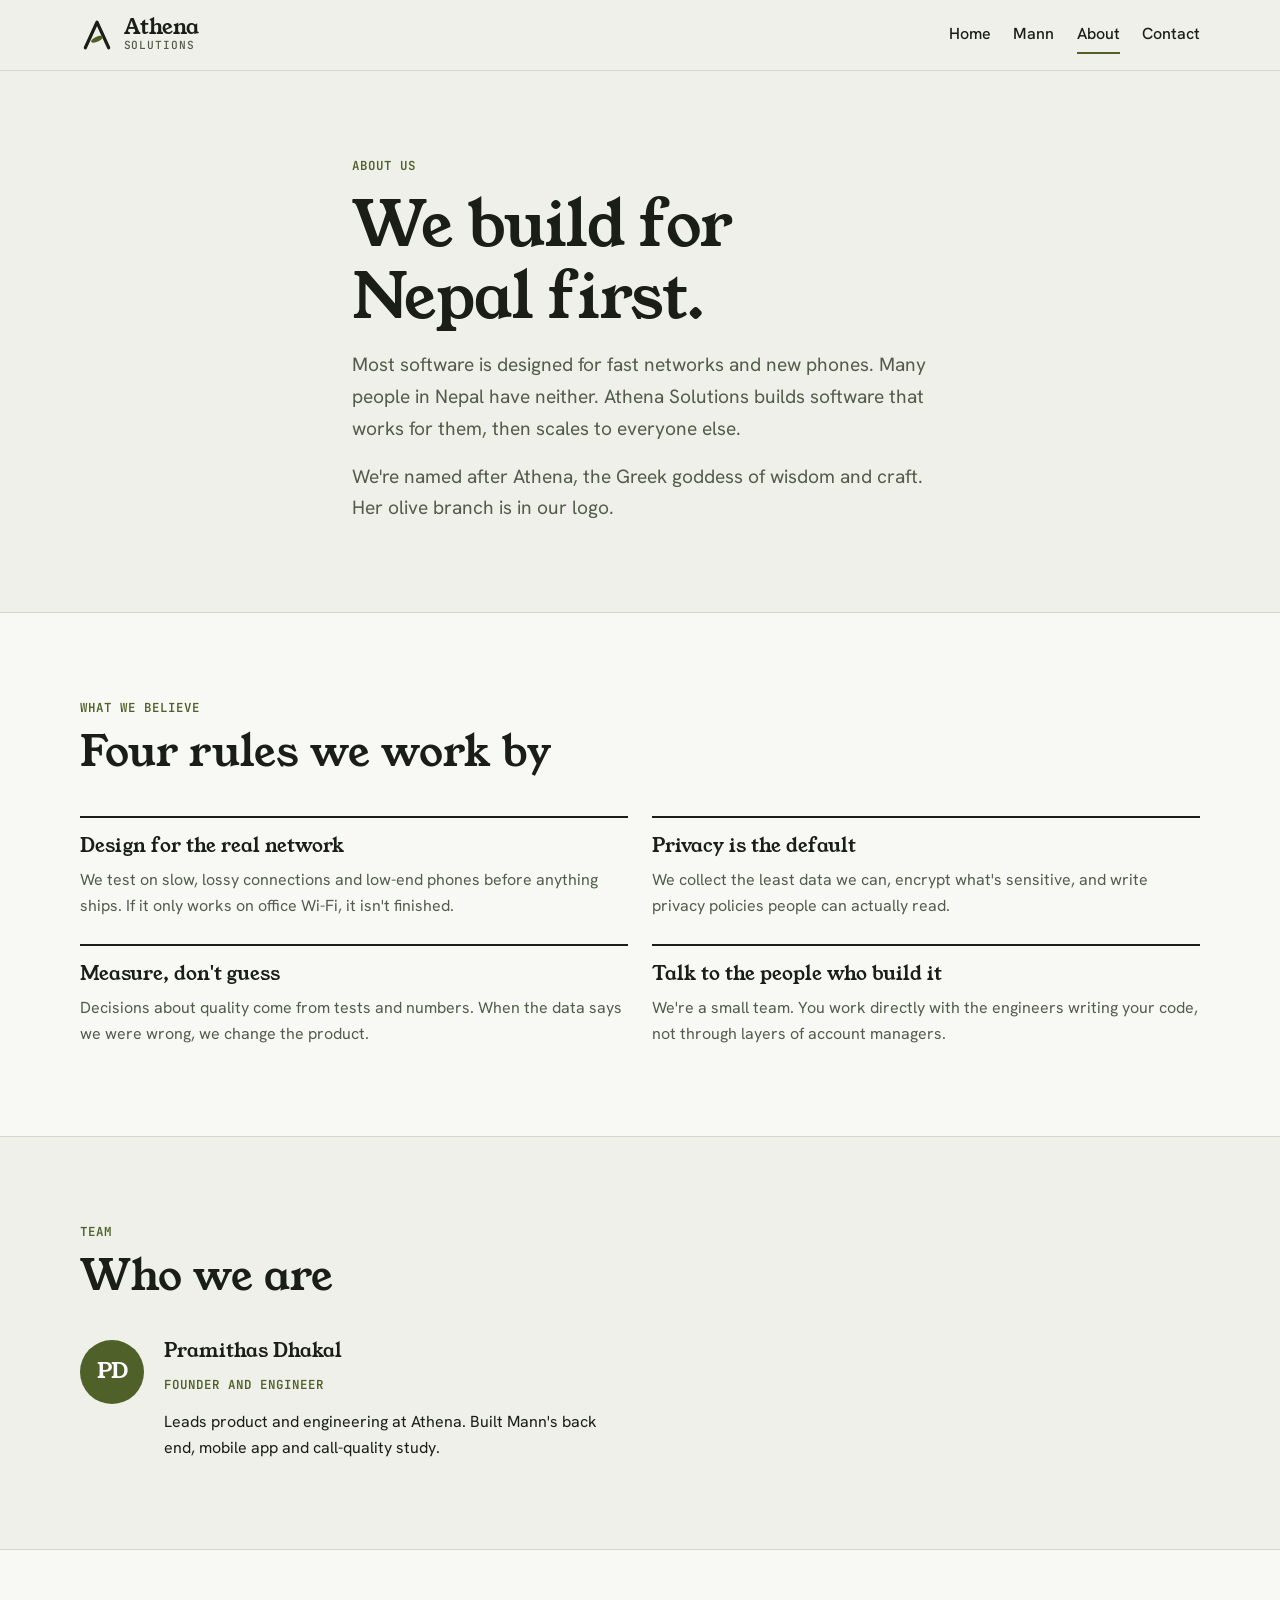
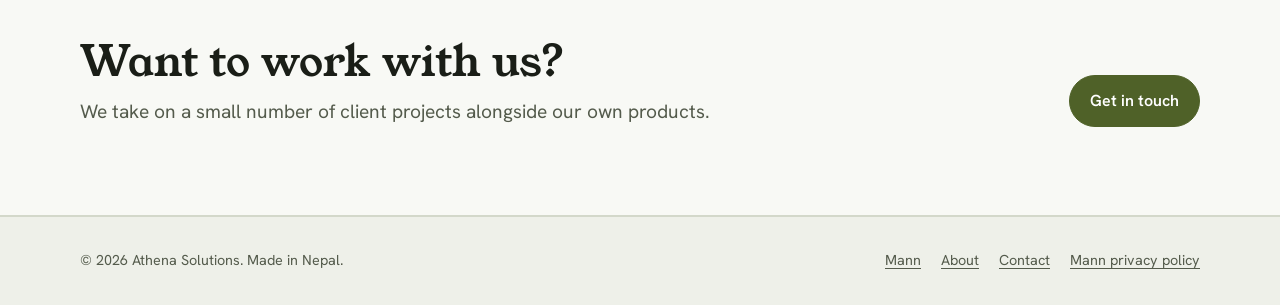
==== about.html @ e7d44feb "Athena Solutions website: home, Mann, about, contact, Mann privacy policy (draft) Co-Authored-By: Cl" ====
<!doctype html>
<html lang="en">
<head>
<meta charset="utf-8">
<meta name="viewport" content="width=device-width, initial-scale=1, viewport-fit=cover">
<title>About · Athena Solutions</title>
<meta name="description" content="Athena Solutions is a small software studio in Nepal. We build for local conditions first.">
<link rel="icon" href="favicon.svg" type="image/svg+xml">
<link rel="preconnect" href="https://fonts.googleapis.com">
<link rel="preconnect" href="https://fonts.gstatic.com" crossorigin>
<link rel="stylesheet" href="https://fonts.googleapis.com/css2?family=Hanken+Grotesk:wght@400;500;600&family=JetBrains+Mono:wght@400;500;600&family=Young+Serif&display=swap">
<link rel="stylesheet" href="styles.css">
</head>
<body>
<header class="site-header">
  <div class="wrap">
    <a class="brand" href="index.html">
      <svg viewBox="0 0 32 32" aria-hidden="true"><path d="M5 28 16 4l11 24" fill="none" stroke="currentColor" stroke-width="3" stroke-linejoin="round" stroke-linecap="round"/><ellipse class="leaf" cx="16" cy="20" rx="6" ry="2.4" transform="rotate(-24 16 20)"/></svg>
      <span>Athena<small>Solutions</small></span>
    </a>
    <nav class="nav" aria-label="Main">
      <a href="index.html">Home</a>
      <a href="mann.html">Mann</a>
      <a href="about.html" aria-current="page">About</a>
      <a href="contact.html">Contact</a>
    </nav>
  </div>
</header>

<main>
  <section class="band">
    <div class="wrap stack measure">
      <p class="eyebrow">About us</p>
      <h1>We build for Nepal first.</h1>
      <p class="lede">Most software is designed for fast networks and new phones. Many people in Nepal have neither. Athena Solutions builds software that works for them, then scales to everyone else.</p>
      <p class="lede">We're named after Athena, the Greek goddess of wisdom and craft. Her olive branch is in our logo.</p>
    </div>
  </section>

  <section class="band band--surface">
    <div class="wrap">
      <div class="section-head">
        <p class="eyebrow">What we believe</p>
        <h2>Four rules we work by</h2>
      </div>
      <div class="grid grid--2">
        <article class="item">
          <h3>Design for the real network</h3>
          <p>We test on slow, lossy connections and low-end phones before anything ships. If it only works on office Wi-Fi, it isn't finished.</p>
        </article>
        <article class="item">
          <h3>Privacy is the default</h3>
          <p>We collect the least data we can, encrypt what's sensitive, and write privacy policies people can actually read.</p>
        </article>
        <article class="item">
          <h3>Measure, don't guess</h3>
          <p>Decisions about quality come from tests and numbers. When the data says we were wrong, we change the product.</p>
        </article>
        <article class="item">
          <h3>Talk to the people who build it</h3>
          <p>We're a small team. You work directly with the engineers writing your code, not through layers of account managers.</p>
        </article>
      </div>
    </div>
  </section>

  <section class="band">
    <div class="wrap">
      <div class="section-head">
        <p class="eyebrow">Team</p>
        <h2>Who we are</h2>
      </div>
      <div class="grid grid--2">
        <article class="person">
          <div class="avatar" aria-hidden="true">PD</div>
          <div class="stack">
            <h3>Pramithas Dhakal</h3>
            <p class="eyebrow">Founder and engineer</p>
            <p>Leads product and engineering at Athena. Built Mann's back end, mobile app and call-quality study.</p>
          </div>
        </article>
      </div>
    </div>
  </section>

  <section class="band band--surface">
    <div class="wrap cta">
      <div>
        <h2>Want to work with us?</h2>
        <p class="lede">We take on a small number of client projects alongside our own products.</p>
      </div>
      <a class="btn btn--solid" href="contact.html">Get in touch</a>
    </div>
  </section>
</main>

<footer class="site-footer">
  <div class="wrap">
    <p>© 2026 Athena Solutions. Made in Nepal.</p>
    <nav aria-label="Footer">
      <a href="mann.html">Mann</a>
      <a href="about.html">About</a>
      <a href="contact.html">Contact</a>
      <a href="privacy.html">Mann privacy policy</a>
    </nav>
  </div>
</footer>
</body>
</html>
---- styles.css ----
/* Layout: one 72rem column. Asymmetric hero (thesis left, test-report card right), then bands that
   alternate between paper and surface. Olive is Athena's colour; Mann keeps its own teal. */
:root {
  --paper: #eef0e9;
  --surface: #f8f9f5;
  --ink: #1a1e17;
  --muted: #545b4c;
  --line: #d3d8ca;
  --olive: #4f6128;
  --on-olive: #ffffff;
  --amber: #a86c14;
  --mann: #3f6f66;
  --todo-bg: #fbe8b8;

  --display: "Young Serif", Georgia, "Times New Roman", serif;
  --body: "Hanken Grotesk", system-ui, -apple-system, "Segoe UI", sans-serif;
  --mono: "JetBrains Mono", ui-monospace, Menlo, Consolas, monospace;

  --step-0: 1rem;
  --step-1: 1.2rem;
  --step-2: 1.6rem;
  --step-3: clamp(2rem, 4vw, 2.6rem);
  --step-4: clamp(2.4rem, 6vw, 3.9rem);
  --radius: 10px;
}
@media (prefers-color-scheme: dark) {
  :root:not([data-theme="light"]) {
    --paper: #11140f; --surface: #191d16; --ink: #e5e8dd; --muted: #a3ab96; --line: #2e3428;
    --olive: #a9be6e; --on-olive: #11140f; --amber: #e0a64a; --mann: #7fb5a9; --todo-bg: #5a4512;
    color-scheme: dark;
  }
}
:root[data-theme="dark"] {
  --paper: #11140f; --surface: #191d16; --ink: #e5e8dd; --muted: #a3ab96; --line: #2e3428;
  --olive: #a9be6e; --on-olive: #11140f; --amber: #e0a64a; --mann: #7fb5a9; --todo-bg: #5a4512;
  color-scheme: dark;
}

*, *::before, *::after { box-sizing: border-box; }
html { -webkit-text-size-adjust: 100%; }
body {
  margin: 0;
  background: var(--paper);
  color: var(--ink);
  font: 400 var(--step-0)/1.65 var(--body);
}
img { max-width: 100%; display: block; }
a { color: var(--olive); text-underline-offset: 3px; }
a:hover { text-decoration-thickness: 2px; }
:focus-visible { outline: 3px solid var(--amber); outline-offset: 3px; border-radius: 4px; }
h1, h2, h3 { font-family: var(--display); font-weight: 400; line-height: 1.15; text-wrap: balance; margin: 0; }
h1 { font-size: var(--step-4); letter-spacing: -0.01em; }
h2 { font-size: var(--step-3); }
h3 { font-size: var(--step-1); }
p { margin: 0; }

.wrap {
  max-width: 72rem;
  margin-inline: auto;
  padding-left: max(16px, env(safe-area-inset-left, 0px));
  padding-right: max(16px, env(safe-area-inset-right, 0px));
}
.band { padding-block: clamp(3rem, 8vw, 5.5rem); }
.band--surface { background: var(--surface); border-block: 1px solid var(--line); }
.stack { display: grid; gap: 1rem; }
.measure { max-width: 38rem; }
.lede { font-size: var(--step-1); color: var(--muted); }
.eyebrow {
  font: 600 0.78rem/1.2 var(--mono);
  letter-spacing: 0.08em;
  text-transform: uppercase;
  color: var(--olive);
}
.section-head { display: grid; gap: 0.75rem; margin-bottom: 2.5rem; max-width: 40rem; }

/* Header */
.site-header { border-bottom: 1px solid var(--line); }
.site-header .wrap {
  display: flex; flex-wrap: wrap; align-items: center; justify-content: space-between;
  gap: 0.75rem 2rem; padding-block: 1rem;
}
.brand { display: inline-flex; align-items: center; gap: 0.6rem; color: var(--ink); text-decoration: none; }
.brand svg { width: 34px; height: 34px; flex: none; }
.brand span { font: 400 1.3rem/1 var(--display); }
.brand small { display: block; font: 500 0.7rem/1.4 var(--mono); letter-spacing: 0.08em; text-transform: uppercase; color: var(--muted); }
.nav { display: flex; flex-wrap: wrap; gap: 0.25rem 1.4rem; }
.nav a { color: var(--ink); text-decoration: none; font-weight: 500; padding-block: 0.3rem; border-bottom: 2px solid transparent; }
.nav a:hover { border-color: var(--line); }
.nav a[aria-current="page"] { border-color: var(--olive); }
.leaf { fill: var(--olive); }

/* Buttons */
.actions { display: flex; flex-wrap: wrap; gap: 0.75rem; }
.btn {
  display: inline-flex; align-items: center; gap: 0.5rem;
  padding: 0.75rem 1.25rem; border-radius: 999px;
  font-weight: 600; text-decoration: none; border: 1.5px solid var(--olive);
}
.btn--solid { background: var(--olive); color: var(--on-olive); }
.btn--ghost { color: var(--olive); }
.btn:hover { text-decoration: none; filter: brightness(1.08); }

/* Hero */
.hero { display: grid; grid-template-columns: minmax(0, 1.35fr) minmax(0, 1fr); gap: 3rem; align-items: center; }
.hero > div { display: grid; gap: 1.4rem; min-width: 0; }
@media (max-width: 52rem) { .hero { grid-template-columns: minmax(0, 1fr); } }

/* Test-report card: Mann's call-quality study, shown the way the harness reports it */
.report {
  background: var(--surface); border: 1px solid var(--line); border-radius: var(--radius);
  font: 400 0.86rem/1.5 var(--mono); overflow: hidden; min-width: 0;
}
.report header {
  display: flex; justify-content: space-between; gap: 1rem; flex-wrap: wrap;
  padding: 0.7rem 1rem; border-bottom: 1px solid var(--line); color: var(--muted);
  font-size: 0.74rem; letter-spacing: 0.06em; text-transform: uppercase;
}
.report dl { margin: 0; padding: 0.6rem 1rem 0.2rem; display: grid; grid-template-columns: auto minmax(0, 1fr); gap: 0.4rem 1.25rem; }
.report dt { color: var(--muted); }
.report dd { margin: 0; font-variant-numeric: tabular-nums; }
.report footer { padding: 0.7rem 1rem; border-top: 1px solid var(--line); color: var(--muted); font-size: 0.76rem; }

/* Grids */
.grid { display: grid; gap: 1.5rem; grid-template-columns: repeat(3, minmax(0, 1fr)); }
.grid--2 { grid-template-columns: repeat(2, minmax(0, 1fr)); }
@media (max-width: 60rem) { .grid { grid-template-columns: repeat(2, minmax(0, 1fr)); } }
@media (max-width: 38rem) { .grid, .grid--2 { grid-template-columns: minmax(0, 1fr); } }
.item { display: grid; gap: 0.6rem; align-content: start; padding-top: 1.1rem; border-top: 2px solid var(--ink); min-width: 0; }
.item p { color: var(--muted); }
.tags { font: 400 0.76rem/1.5 var(--mono); color: var(--olive); }

/* Work feature */
.feature {
  display: grid; grid-template-columns: auto minmax(0, 1fr) auto; gap: 2rem; align-items: center;
  background: var(--surface); border: 1px solid var(--line); border-radius: var(--radius); padding: 2rem;
}
.feature img { width: 96px; height: 96px; border-radius: 22px; }
.feature > div { display: grid; gap: 0.6rem; min-width: 0; }
.feature .ne { font-family: var(--body); font-size: 0.6em; color: var(--mann); margin-left: 0.4rem; }
@media (max-width: 46rem) { .feature { grid-template-columns: minmax(0, 1fr); padding: 1.5rem; } }

/* Steps: a real sequence, so numbered */
.steps { list-style: none; margin: 0; padding: 0; display: grid; gap: 1.5rem; grid-template-columns: repeat(4, minmax(0, 1fr)); counter-reset: step; }
.steps li { counter-increment: step; display: grid; gap: 0.5rem; align-content: start; min-width: 0; }
.steps li::before { content: counter(step); font: 400 2.2rem/1 var(--display); color: var(--olive); }
.steps p { color: var(--muted); }
@media (max-width: 60rem) { .steps { grid-template-columns: repeat(2, minmax(0, 1fr)); } }
@media (max-width: 38rem) { .steps { grid-template-columns: minmax(0, 1fr); } }

/* Call to action */
.cta { display: flex; flex-wrap: wrap; justify-content: space-between; align-items: end; gap: 1.5rem; }
.cta > div { display: grid; gap: 0.6rem; min-width: 0; }
.email { font: 500 var(--step-1)/1.3 var(--mono); word-break: break-all; }

/* Mann page */
.mann { --olive: var(--mann); }
.app-head { display: flex; flex-wrap: wrap; align-items: center; gap: 1.25rem; }
.app-head img { width: 84px; height: 84px; border-radius: 20px; }
.badges { display: flex; flex-wrap: wrap; gap: 0.6rem; }
.badge {
  display: inline-flex; gap: 0.5rem; align-items: center; padding: 0.45rem 0.9rem;
  border: 1px solid var(--line); border-radius: 8px; font-size: 0.88rem; color: var(--muted); background: var(--surface);
}
.badge b { color: var(--ink); font-weight: 600; }
.notice {
  border: 1.5px solid var(--amber); border-radius: var(--radius); padding: 1.25rem 1.4rem;
  display: grid; gap: 0.6rem; background: var(--surface);
}
.notice h2, .notice h3 { font-size: var(--step-1); }
.lines { list-style: none; margin: 0; padding: 0; display: grid; gap: 0.3rem 2rem; grid-template-columns: repeat(auto-fit, minmax(14rem, 1fr)); }
.lines b { font: 600 1.05rem var(--mono); margin-right: 0.5rem; }

/* About */
.person { display: grid; grid-template-columns: auto minmax(0, 1fr); gap: 1.25rem; align-items: start; }
.avatar {
  width: 64px; height: 64px; border-radius: 50%; display: grid; place-items: center;
  background: var(--olive); color: var(--on-olive); font: 400 1.4rem/1 var(--display);
}

/* Long-form (privacy) */
.prose { max-width: 42rem; display: grid; gap: 1rem; }
.prose h2 { font-size: var(--step-2); margin-top: 1.5rem; }
.prose ul { margin: 0; padding-left: 1.2rem; display: grid; gap: 0.4rem; }
.prose li::marker { color: var(--olive); }
.table-wrap { overflow-x: auto; border: 1px solid var(--line); border-radius: var(--radius); }
table { border-collapse: collapse; width: 100%; min-width: 34rem; font-size: 0.92rem; }
th, td { text-align: left; vertical-align: top; padding: 0.65rem 0.9rem; border-bottom: 1px solid var(--line); }
th { font: 600 0.74rem/1.4 var(--mono); letter-spacing: 0.06em; text-transform: uppercase; color: var(--muted); background: var(--surface); }
tr:last-child td { border-bottom: 0; }
mark.todo { background: var(--todo-bg); color: var(--ink); padding: 0 0.25em; border-radius: 3px; }
.draft { border: 1.5px dashed var(--amber); border-radius: var(--radius); padding: 1rem 1.2rem; background: var(--surface); }

/* Footer */
.site-footer { border-top: 1px solid var(--line); padding-block: 2rem; color: var(--muted); font-size: 0.9rem; }
.site-footer .wrap { display: flex; flex-wrap: wrap; justify-content: space-between; gap: 1rem; }
.site-footer nav { display: flex; flex-wrap: wrap; gap: 0.4rem 1.25rem; }
.site-footer a { color: var(--muted); }
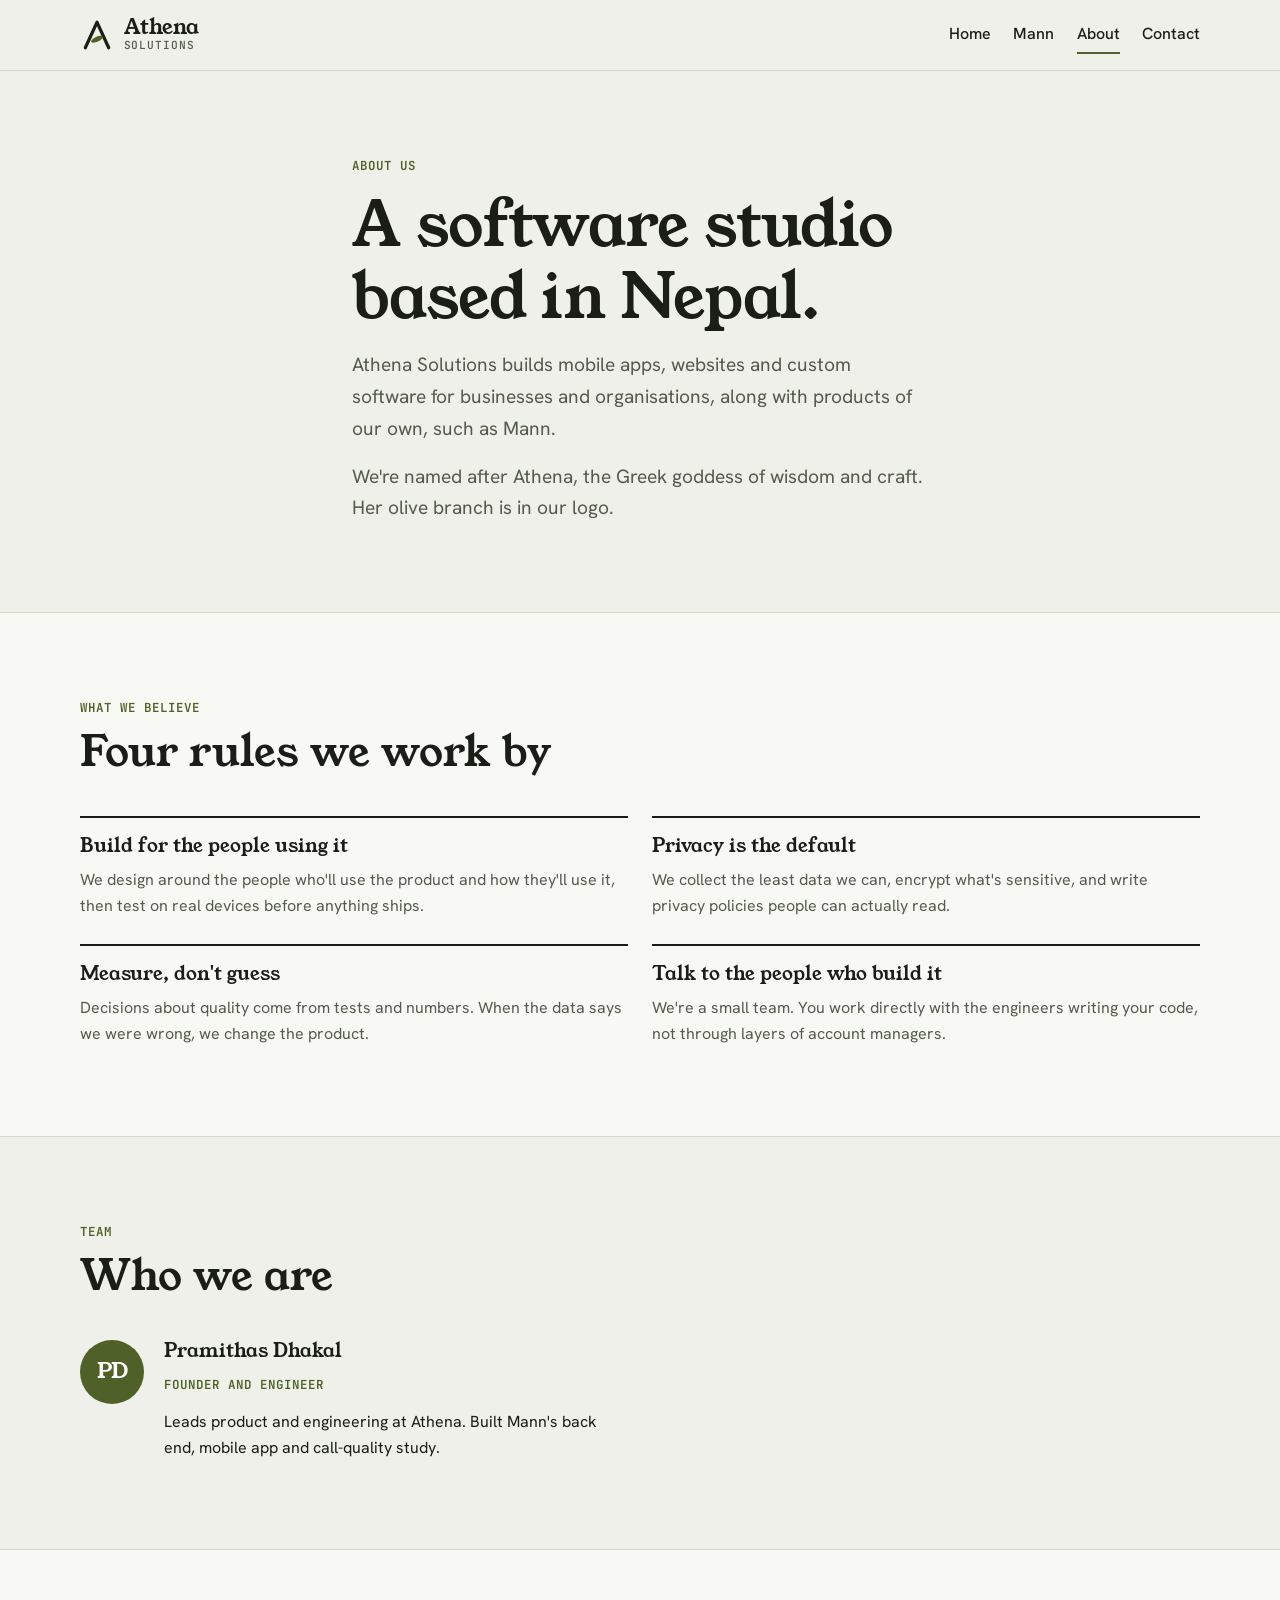
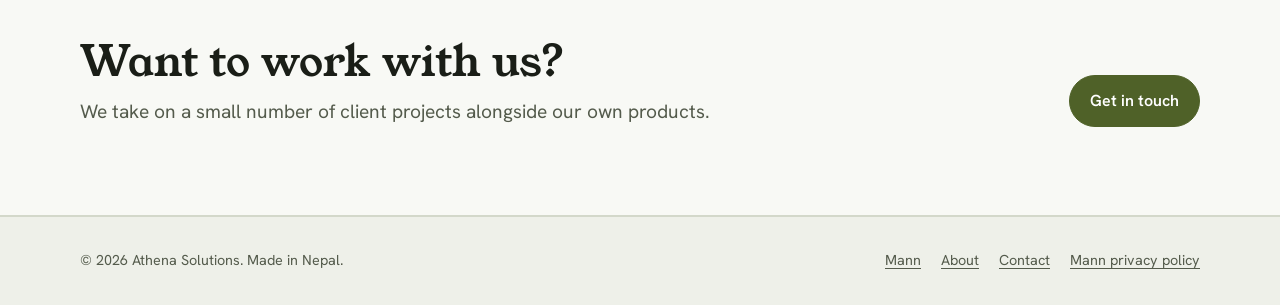
==== commit 64ab5518: "Position Athena as a general software company in Nepal Co-Authored-By: Claude Opus 5.5 <noreply@anth" ====
--- a/about.html
+++ b/about.html
@@ -4,7 +4,7 @@
 <meta charset="utf-8">
 <meta name="viewport" content="width=device-width, initial-scale=1, viewport-fit=cover">
 <title>About · Athena Solutions</title>
-<meta name="description" content="Athena Solutions is a small software studio in Nepal. We build for local conditions first.">
+<meta name="description" content="Athena Solutions is a small software studio in Nepal that builds apps and software.">
 <link rel="icon" href="favicon.svg" type="image/svg+xml">
 <link rel="preconnect" href="https://fonts.googleapis.com">
 <link rel="preconnect" href="https://fonts.gstatic.com" crossorigin>
@@ -31,8 +31,8 @@
   <section class="band">
     <div class="wrap stack measure">
       <p class="eyebrow">About us</p>
-      <h1>We build for Nepal first.</h1>
-      <p class="lede">Most software is designed for fast networks and new phones. Many people in Nepal have neither. Athena Solutions builds software that works for them, then scales to everyone else.</p>
+      <h1>A software studio based in Nepal.</h1>
+      <p class="lede">Athena Solutions builds mobile apps, websites and custom software for businesses and organisations, along with products of our own, such as Mann.</p>
       <p class="lede">We're named after Athena, the Greek goddess of wisdom and craft. Her olive branch is in our logo.</p>
     </div>
   </section>
@@ -45,8 +45,8 @@
       </div>
       <div class="grid grid--2">
         <article class="item">
-          <h3>Design for the real network</h3>
-          <p>We test on slow, lossy connections and low-end phones before anything ships. If it only works on office Wi-Fi, it isn't finished.</p>
+          <h3>Build for the people using it</h3>
+          <p>We design around the people who'll use the product and how they'll use it, then test on real devices before anything ships.</p>
         </article>
         <article class="item">
           <h3>Privacy is the default</h3>
